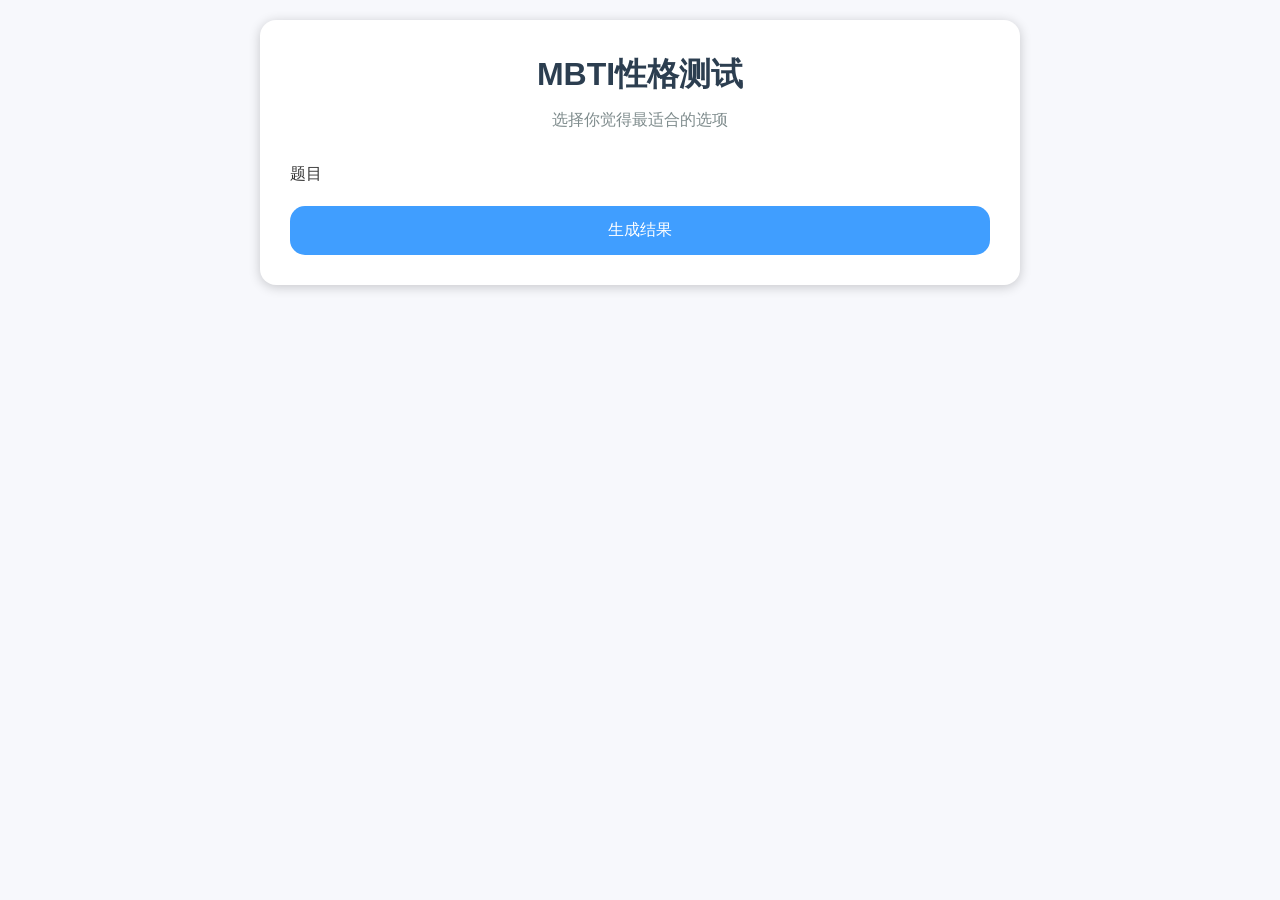
==== mbtipj/index.html @ 3665f26a "test" ====
<!DOCTYPE html>
<html lang="zh-CN">
<head>
    <meta charset="UTF-8">
    <meta name="viewport" content="width=device-width, initial-scale=1.0">
    <title>MBTI性格测试</title>
    <link rel="stylesheet" href="style.css">
</head>
<body>
    <div class="container">
        <h1>MBTI性格测试</h1>
        <div class="desc">选择你觉得最适合的选项</div>
        <!--题目区域-->
        <div id="quiz-container" class="quiz-container">题目</div>
        <!--提交按钮-->
        <button id="submit-btn" class="submit-btn">生成结果</button>
        <!--结果区域-->
        <div id="result" class="result hidden">结果</div>
    </div>
    <script src="script.js"></script>
</body>
</html>
---- mbtipj/style.css ----
* {
    margin: 0;
    padding: 0;
    box-sizing: border-box;
    font-family: "PingFang SC", "Microsoft YaHei", sans-serif;
}
body {
    background-color: #f7f8fc;
    padding: 20px;
    max-width: 800px;
    margin: 0 auto;
    color: #333;
    line-height: 1.5;
}

.container{
    background: white;
    padding: 30px;
    border-radius: 16px;
    box-shadow: 0 2px 12px rgba(0,0,0,0.2);
}

h1{
    text-align: center;
    margin-bottom: 10px;
    color: #2c3e50;
}

.desc{
    text-align: center;
    color: #7f8c8d;
    margin-bottom: 30px;
}

.question{
    margin: 20px 0;
    padding-bottom: 15px;
    border-bottom: 1px solid #eee;
}
.question-title{
    font-weight: bold;
    margin-bottom: 10px;
    font-size: 16px;
}
.options{
    display: flex;
    flex-direction: column;
    gap: 8px;
}
.option{
    padding: 10px 14px;
    border: 1px solid #ddd;
    border-radius: 8px;
    cursor: pointer;
    transition: 0.2s;
}
.option:hover{
    background-color: #f1f5f9;
    border-color: #ccc;
}
.option.selected{
    background-color: #409eff;
    color: white;
    border-color: #409eff;
}
.submit-btn{
    width: 100%;
    padding: 14px;
    background-color: #409eff;
    color: white;
    border: none;
    border-radius: 15px;
    font-size: 16px;
    margin-top: 20px;
    cursor: pointer;
    transition: 0.2s;
}
.submit-btn:hover{
    background-color: #338eff;
}

.result{
    margin-top: 30px;
    padding: 20px;
    background-color: #f8f9fa;
    border-radius: 12px;
    text-align: center;
}
.result h2{
    font-size: 24px;
    color: #e74c3c;
    margin-bottom: 10px;
}

.type{
    font-size: 36px;
    font-weight: bold;
    color: #2c3e50;
    margin: 10px 0;
}

.desc-result{
    font-size: 15px;
    color: #555;
    line-height: 1.7;
    text-align: left;
    margin-top: 10px;
}

.hidden{
    display: none;
}
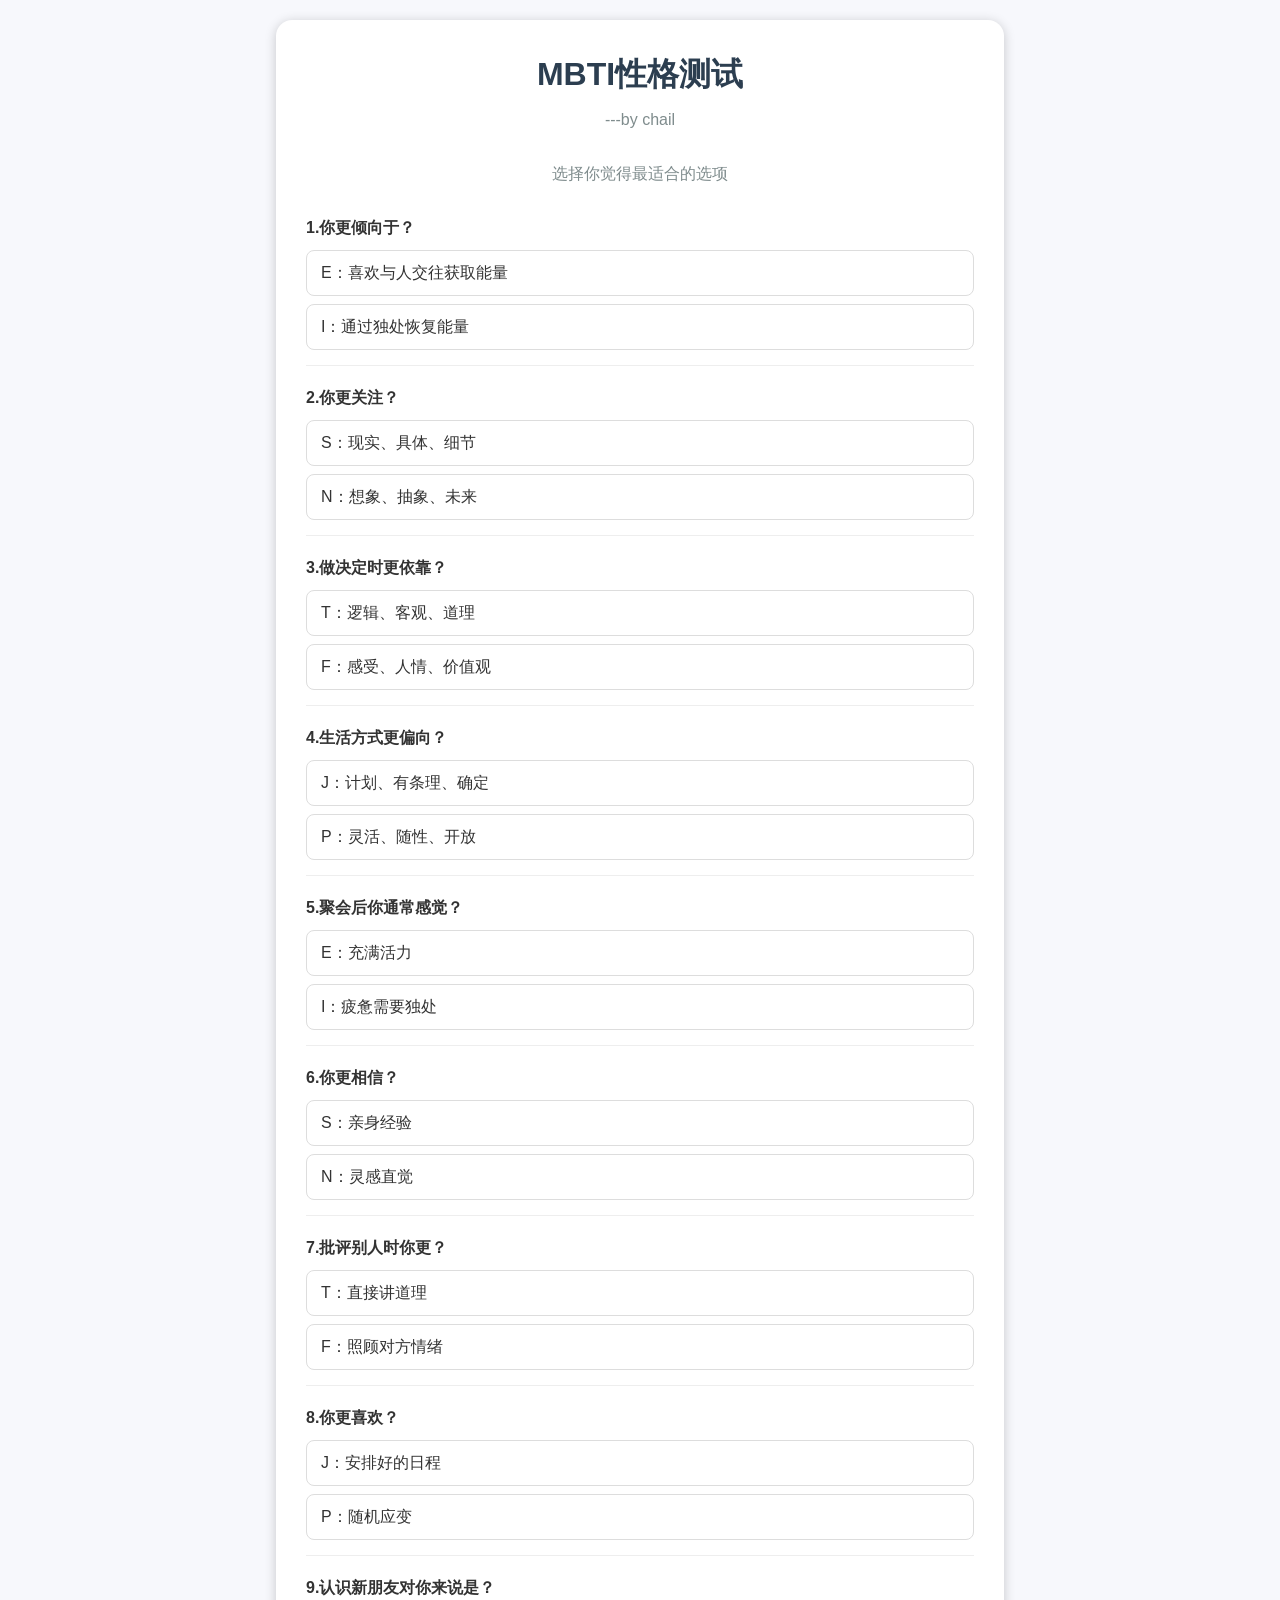
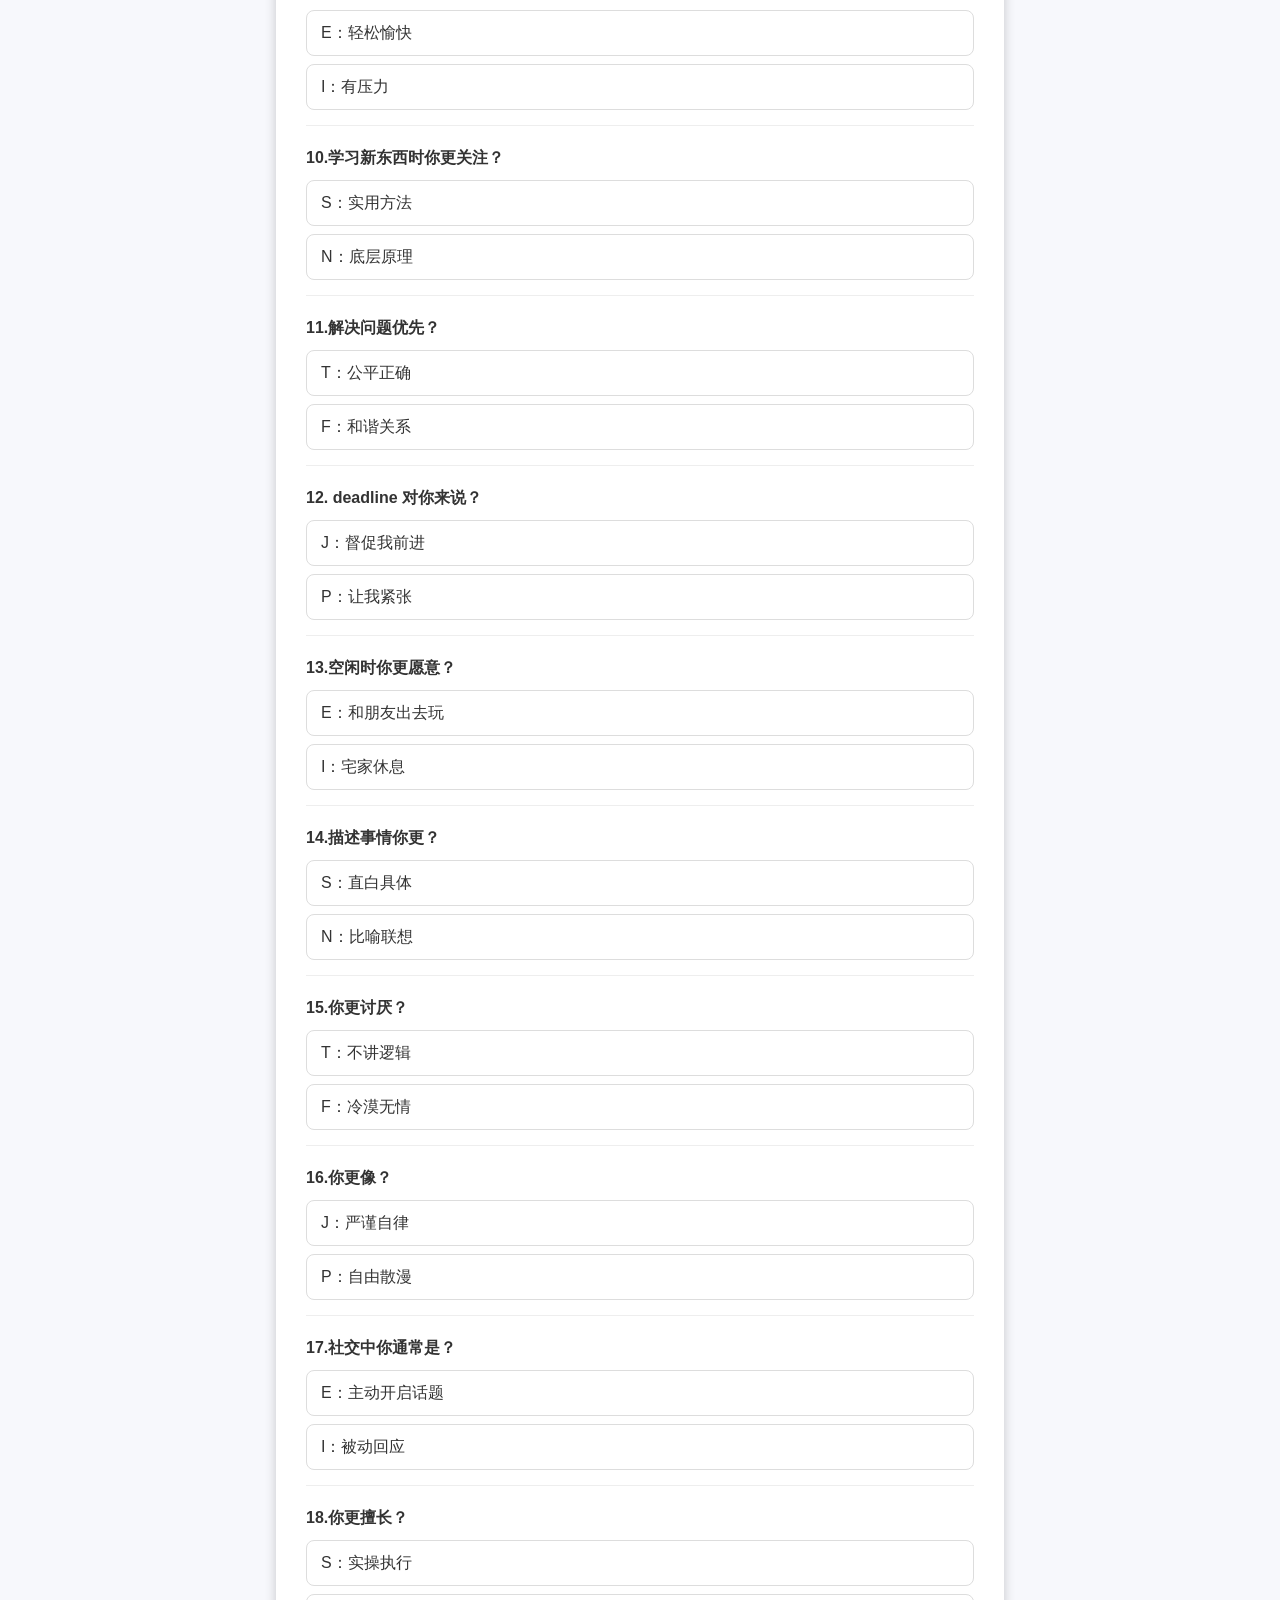
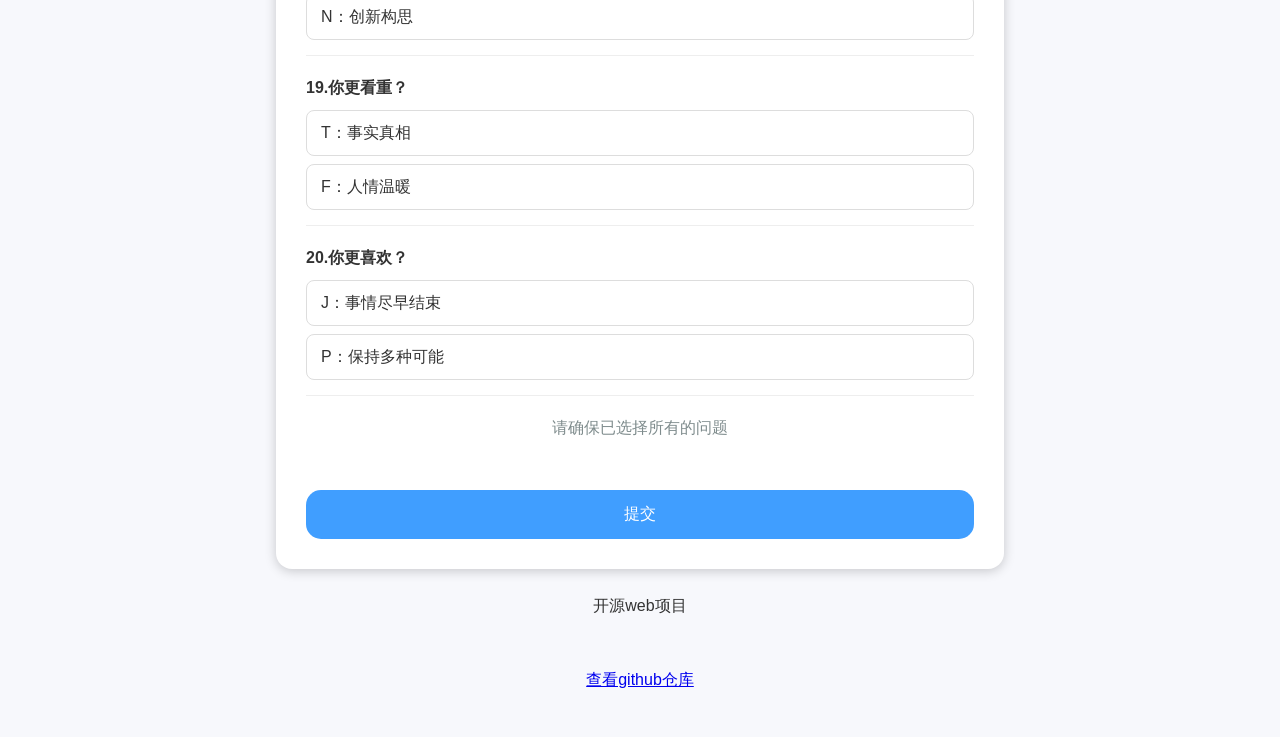
==== commit 8e02d1cd: "Add files via upload" ====
--- a/mbtipj/index.html
+++ b/mbtipj/index.html
@@ -1,22 +1,26 @@
-<!DOCTYPE html>
-<html lang="zh-CN">
-<head>
-    <meta charset="UTF-8">
-    <meta name="viewport" content="width=device-width, initial-scale=1.0">
-    <title>MBTI性格测试</title>
-    <link rel="stylesheet" href="style.css">
-</head>
-<body>
-    <div class="container">
-        <h1>MBTI性格测试</h1>
-        <div class="desc">选择你觉得最适合的选项</div>
-        <!--题目区域-->
-        <div id="quiz-container" class="quiz-container">题目</div>
-        <!--提交按钮-->
-        <button id="submit-btn" class="submit-btn">生成结果</button>
-        <!--结果区域-->
-        <div id="result" class="result hidden">结果</div>
-    </div>
-    <script src="script.js"></script>
-</body>
+<!DOCTYPE html>
+<html lang="zh-CN">
+<head>
+    <meta charset="UTF-8">
+    <meta name="viewport" content="width=device-width, initial-scale=1.0">
+    <title>MBTI性格测试</title>
+    <link rel="stylesheet" href="style.css">
+</head>
+<body>
+    <div class="container">
+        <h1>MBTI性格测试</h1>
+        <div class="desc">---by chail</div>
+        <div class="desc">选择你觉得最适合的选项</div>
+        <!--题目区域-->
+        <div id="quiz-container" class="quiz-container"></div>
+        <!--提交按钮-->
+        <div class="desc">请确保已选择所有的问题</div>
+        <button id="submit-btn" class="submit-btn">提交</button>
+        <!--结果区域-->
+        <div id="result" class="result hidden"></div>
+    </div>
+    <footer>开源web项目</footer>
+    <footer><a href="https://github.com/chail233/WebDev-ProjectsForStudy--by-chail">查看github仓库</a></footer>
+    <script src="script.js"></script>
+</body>
 </html>
--- a/mbtipj/style.css
+++ b/mbtipj/style.css
@@ -1,112 +1,118 @@
-* {
-    margin: 0;
-    padding: 0;
-    box-sizing: border-box;
-    font-family: "PingFang SC", "Microsoft YaHei", sans-serif;
-}
-body {
-    background-color: #f7f8fc;
-    padding: 20px;
-    max-width: 800px;
-    margin: 0 auto;
-    color: #333;
-    line-height: 1.5;
-}
-
-.container{
-    background: white;
-    padding: 30px;
-    border-radius: 16px;
-    box-shadow: 0 2px 12px rgba(0,0,0,0.2);
-}
-
-h1{
-    text-align: center;
-    margin-bottom: 10px;
-    color: #2c3e50;
-}
-
-.desc{
-    text-align: center;
-    color: #7f8c8d;
-    margin-bottom: 30px;
-}
-
-.question{
-    margin: 20px 0;
-    padding-bottom: 15px;
-    border-bottom: 1px solid #eee;
-}
-.question-title{
-    font-weight: bold;
-    margin-bottom: 10px;
-    font-size: 16px;
-}
-.options{
-    display: flex;
-    flex-direction: column;
-    gap: 8px;
-}
-.option{
-    padding: 10px 14px;
-    border: 1px solid #ddd;
-    border-radius: 8px;
-    cursor: pointer;
-    transition: 0.2s;
-}
-.option:hover{
-    background-color: #f1f5f9;
-    border-color: #ccc;
-}
-.option.selected{
-    background-color: #409eff;
-    color: white;
-    border-color: #409eff;
-}
-.submit-btn{
-    width: 100%;
-    padding: 14px;
-    background-color: #409eff;
-    color: white;
-    border: none;
-    border-radius: 15px;
-    font-size: 16px;
-    margin-top: 20px;
-    cursor: pointer;
-    transition: 0.2s;
-}
-.submit-btn:hover{
-    background-color: #338eff;
-}
-
-.result{
-    margin-top: 30px;
-    padding: 20px;
-    background-color: #f8f9fa;
-    border-radius: 12px;
-    text-align: center;
-}
-.result h2{
-    font-size: 24px;
-    color: #e74c3c;
-    margin-bottom: 10px;
-}
-
-.type{
-    font-size: 36px;
-    font-weight: bold;
-    color: #2c3e50;
-    margin: 10px 0;
-}
-
-.desc-result{
-    font-size: 15px;
-    color: #555;
-    line-height: 1.7;
-    text-align: left;
-    margin-top: 10px;
-}
-
-.hidden{
-    display: none;
+* {
+    margin: 0;
+    padding: 0;
+    box-sizing: border-box;
+    font-family: "PingFang SC", "Microsoft YaHei", sans-serif;
+}
+body {
+    background-color: #f7f8fc;
+    width: 60%;
+    padding: 20px;
+    margin: 0 auto;
+    color: #333;
+    line-height: 1.5;
+}
+
+.container{
+    background: white;
+    padding: 30px;
+    border-radius: 16px;
+    box-shadow: 0 2px 12px rgba(0,0,0,0.2);
+}
+
+h1{
+    text-align: center;
+    margin-bottom: 10px;
+    color: #2c3e50;
+}
+
+.desc{
+    text-align: center;
+    color: #7f8c8d;
+    margin-bottom: 30px;
+}
+
+.question{
+    margin: 20px 0;
+    padding-bottom: 15px;
+    border-bottom: 1px solid #eee;
+}
+.question-title{
+    font-weight: bold;
+    margin-bottom: 10px;
+    font-size: 16px;
+}
+.options{
+    display: flex;
+    flex-direction: column;
+    gap: 8px;
+}
+.option{
+    padding: 10px 14px;
+    border: 1px solid #ddd;
+    border-radius: 8px;
+    cursor: pointer;
+    transition: 0.3s;
+}
+.option:hover{
+    transform: scale(1.05) translateY(-5px);
+    background-color: #f1f5f9;
+    border-color: #ccc;
+}
+.option.selected{
+    background-color: #409eff;
+    color: white;
+    border-color: #409eff;
+}
+.submit-btn{
+    width: 100%;
+    padding: 14px;
+    background-color: #409eff;
+    color: white;
+    border: none;
+    border-radius: 15px;
+    font-size: 16px;
+    margin-top: 20px;
+    cursor: pointer;
+    transition: 0.2s;
+}
+.submit-btn:hover{
+    background-color: #338eff;
+}
+
+.result{
+    margin-top: 30px;
+    padding: 20px;
+    background-color: #f8f9fa;
+    border-radius: 12px;
+    text-align: center;
+}
+.result h2{
+    font-size: 24px;
+    color: #e74c3c;
+    margin-bottom: 10px;
+}
+
+.type{
+    font-size: 36px;
+    font-weight: bold;
+    color: #2c3e50;
+    margin: 10px 0;
+}
+
+.desc-result{
+    font-size: 15px;
+    color: #555;
+    line-height: 1.7;
+    text-align: left;
+    margin-top: 10px;
+}
+
+.hidden{
+    display: none;
+}
+
+footer{
+    padding: 25px;
+    text-align: center;
 }
